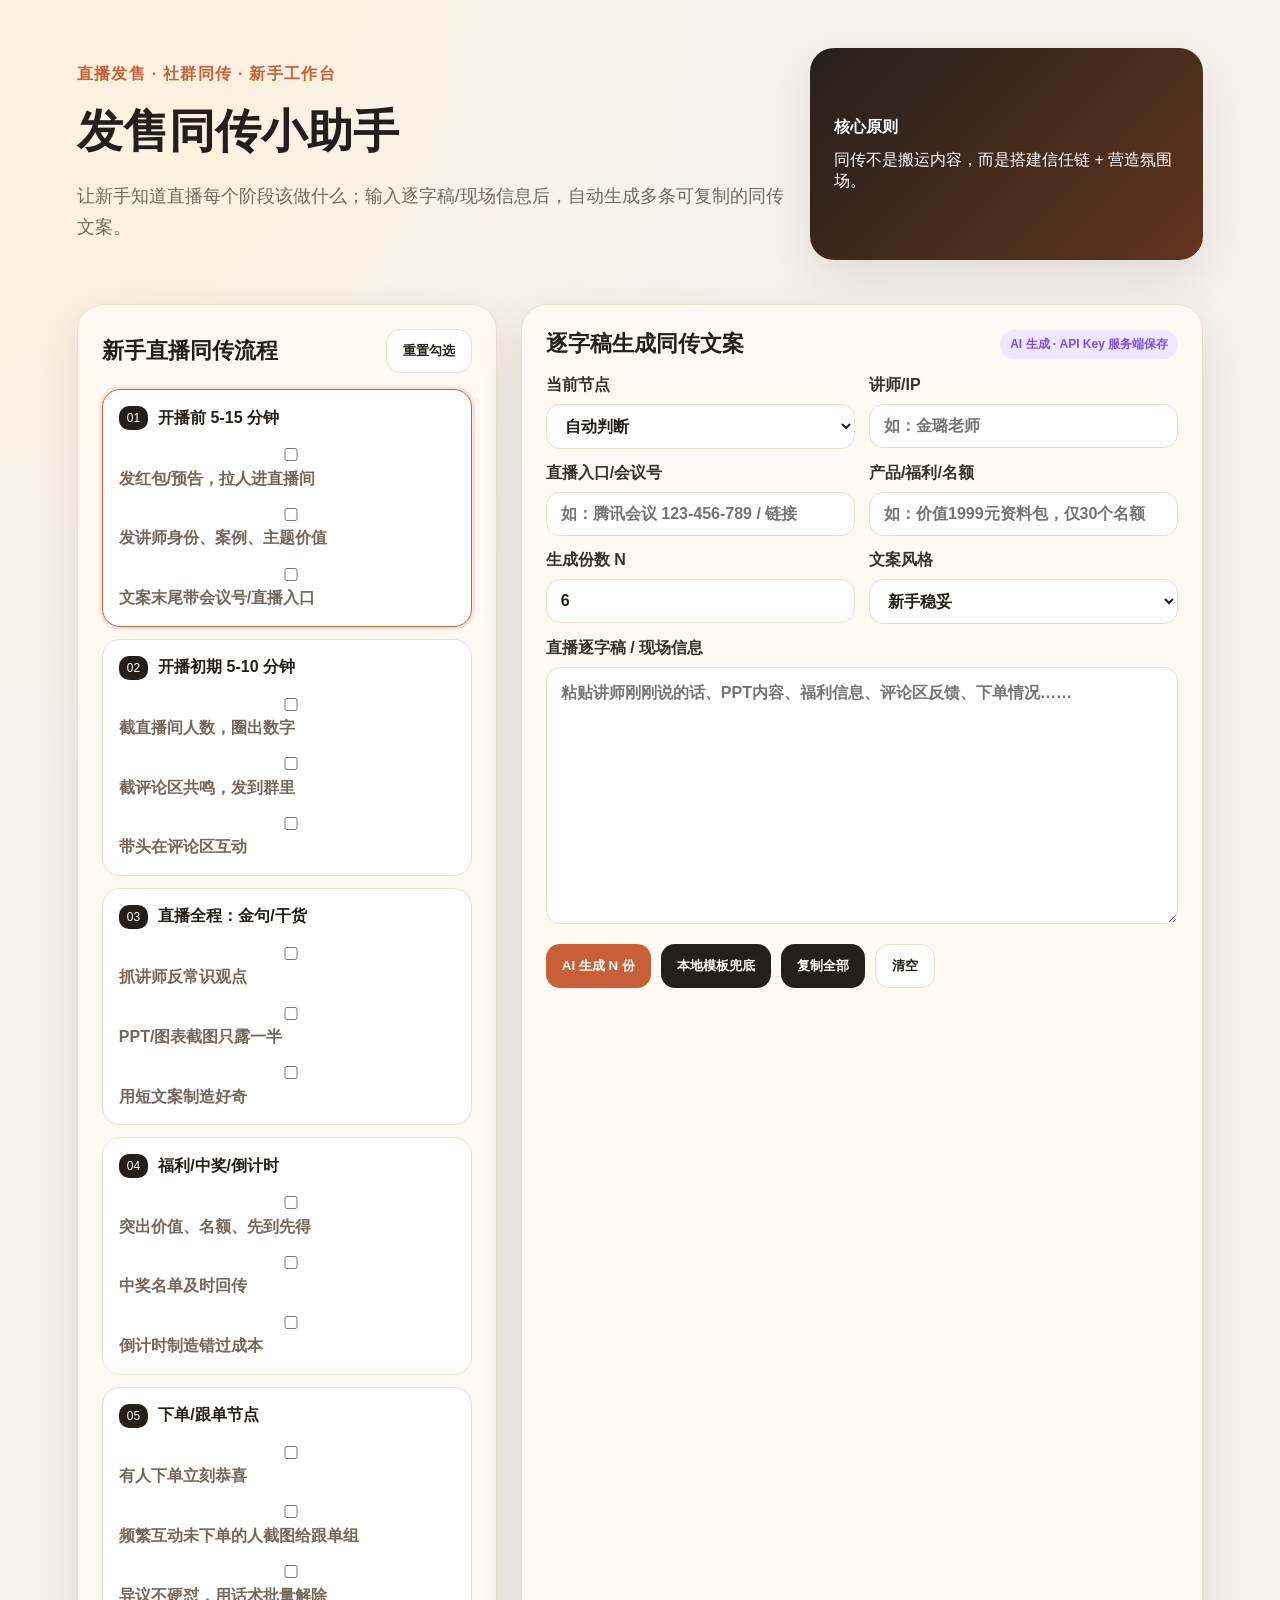
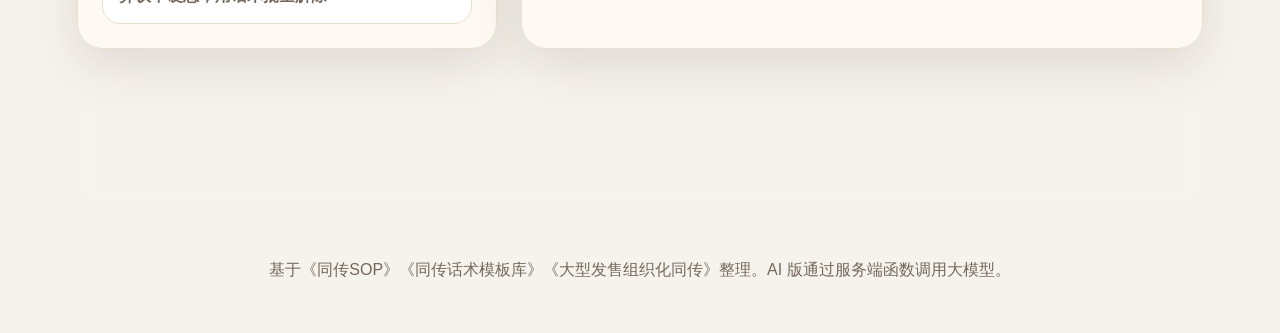
==== index.html @ e4a42d3b "init tongchuan helper" ====
﻿<!doctype html>
<html lang="zh-CN">
<head>
  <meta charset="UTF-8" />
  <meta name="viewport" content="width=device-width, initial-scale=1.0" />
  <title>发售同传小助手</title>
  <link rel="stylesheet" href="./styles.css" />
</head>
<body>
  <header class="hero">
    <div>
      <p class="eyebrow">直播发售 · 社群同传 · 新手工作台</p>
      <h1>发售同传小助手</h1>
      <p class="subtitle">让新手知道直播每个阶段该做什么；输入逐字稿/现场信息后，自动生成多条可复制的同传文案。</p>
    </div>
    <div class="hero-card">
      <strong>核心原则</strong>
      <span>同传不是搬运内容，而是搭建信任链 + 营造氛围场。</span>
    </div>
  </header>

  <main class="layout">
    <section class="panel guide">
      <div class="section-title">
        <h2>新手直播同传流程</h2>
        <button id="resetChecks" class="ghost">重置勾选</button>
      </div>

      <div class="timeline">
        <article class="step active" data-stage="preheat">
          <div class="step-head"><span>01</span><h3>开播前 5-15 分钟</h3></div>
          <label><input type="checkbox"> 发红包/预告，拉人进直播间</label>
          <label><input type="checkbox"> 发讲师身份、案例、主题价值</label>
          <label><input type="checkbox"> 文案末尾带会议号/直播入口</label>
        </article>
        <article class="step" data-stage="opening">
          <div class="step-head"><span>02</span><h3>开播初期 5-10 分钟</h3></div>
          <label><input type="checkbox"> 截直播间人数，圈出数字</label>
          <label><input type="checkbox"> 截评论区共鸣，发到群里</label>
          <label><input type="checkbox"> 带头在评论区互动</label>
        </article>
        <article class="step" data-stage="content">
          <div class="step-head"><span>03</span><h3>直播全程：金句/干货</h3></div>
          <label><input type="checkbox"> 抓讲师反常识观点</label>
          <label><input type="checkbox"> PPT/图表截图只露一半</label>
          <label><input type="checkbox"> 用短文案制造好奇</label>
        </article>
        <article class="step" data-stage="benefit">
          <div class="step-head"><span>04</span><h3>福利/中奖/倒计时</h3></div>
          <label><input type="checkbox"> 突出价值、名额、先到先得</label>
          <label><input type="checkbox"> 中奖名单及时回传</label>
          <label><input type="checkbox"> 倒计时制造错过成本</label>
        </article>
        <article class="step" data-stage="order">
          <div class="step-head"><span>05</span><h3>下单/跟单节点</h3></div>
          <label><input type="checkbox"> 有人下单立刻恭喜</label>
          <label><input type="checkbox"> 频繁互动未下单的人截图给跟单组</label>
          <label><input type="checkbox"> 异议不硬怼，用话术批量解除</label>
        </article>
      </div>
    </section>

    <section class="panel generator">
      <div class="section-title">
        <h2>逐字稿生成同传文案</h2>
        <span class="badge">AI 生成 · API Key 服务端保存</span>
      </div>

      <div class="form-grid">
        <label>当前节点
          <select id="stage">
            <option value="auto">自动判断</option>
            <option value="preheat">开播前预热</option>
            <option value="opening">开播初期拉在线</option>
            <option value="content">金句/干货节点</option>
            <option value="benefit">福利/中奖节点</option>
            <option value="order">下单/跟单节点</option>
            <option value="objection">异议解除</option>
            <option value="ending">下播收尾</option>
          </select>
        </label>
        <label>讲师/IP
          <input id="teacher" placeholder="如：金璐老师" />
        </label>
        <label>直播入口/会议号
          <input id="entry" placeholder="如：腾讯会议 123-456-789 / 链接" />
        </label>
        <label>产品/福利/名额
          <input id="offer" placeholder="如：价值1999元资料包，仅30个名额" />
        </label>
        <label>生成份数 N
          <input id="count" type="number" min="1" max="20" value="6" />
        </label>
        <label>文案风格
          <select id="tone">
            <option value="新手稳妥，短句，真实不夸张">新手稳妥</option>
            <option value="情绪更强，钩子更明显，但不虚假夸大">强转化</option>
            <option value="老学员侧面种草，像真实用户评论">侧面种草</option>
            <option value="评论区互动感强，适合直播间刷屏带节奏">评论区互动</option>
          </select>
        </label>
      </div>

      <label class="full">直播逐字稿 / 现场信息
        <textarea id="transcript" rows="9" placeholder="粘贴讲师刚刚说的话、PPT内容、福利信息、评论区反馈、下单情况……"></textarea>
      </label>

      <div class="actions">
        <button id="generateAI">AI 生成 N 份</button>
        <button id="generate" class="secondary">本地模板兜底</button>
        <button id="copyAll" class="secondary">复制全部</button>
        <button id="clear" class="ghost">清空</button>
      </div>

      <div id="analysis" class="analysis"></div>
      <div id="results" class="results"></div>
    </section>
  </main>

  <section class="panel rules">
    <h2>现场红线</h2>
    <div class="rule-list">
      <span>不要大段文字</span>
      <span>不要连续刷屏</span>
      <span>不要忘记入口</span>
      <span>PPT 干货只露一半</span>
      <span>价格/名额/下单必须真实</span>
      <span>协作沟通只在同传官群</span>
    </div>
  </section>

  <footer>
    <p>基于《同传SOP》《同传话术模板库》《大型发售组织化同传》整理。AI 版通过服务端函数调用大模型。</p>
  </footer>

  <script src="./app.js"></script>
</body>
</html>
---- styles.css ----
﻿:root{--bg:#f6f3ed;--card:#fffaf3;--ink:#241f1a;--muted:#74685d;--brand:#c85f36;--brand2:#7b4dff;--line:#eadfce;--ok:#23885a;--warn:#d28b17;--shadow:0 18px 50px rgba(69,44,26,.12)}*{box-sizing:border-box}body{margin:0;font-family:-apple-system,BlinkMacSystemFont,"Segoe UI","PingFang SC","Microsoft YaHei",sans-serif;background:radial-gradient(circle at top left,#fff1dc,transparent 34%),var(--bg);color:var(--ink)}.hero{display:flex;justify-content:space-between;gap:24px;padding:48px 6vw 24px;align-items:stretch}.eyebrow{color:var(--brand);font-weight:700;letter-spacing:.08em}.hero h1{font-size:46px;margin:6px 0}.subtitle{font-size:18px;color:var(--muted);max-width:780px;line-height:1.7}.hero-card{min-width:260px;background:linear-gradient(135deg,#241f1a,#62351f);color:#fff;border-radius:24px;padding:24px;box-shadow:var(--shadow);display:flex;flex-direction:column;justify-content:center;gap:12px}.layout{display:grid;grid-template-columns:minmax(320px,420px) 1fr;gap:24px;padding:20px 6vw}.panel{background:rgba(255,250,243,.9);border:1px solid var(--line);border-radius:26px;padding:24px;box-shadow:var(--shadow);backdrop-filter:blur(10px)}.section-title{display:flex;align-items:center;justify-content:space-between;gap:12px;margin-bottom:16px}.section-title h2,.rules h2{margin:0;font-size:22px}.badge{background:#efe8ff;color:var(--brand2);border-radius:999px;padding:6px 10px;font-size:12px;font-weight:700}.timeline{display:flex;flex-direction:column;gap:12px}.step{border:1px solid var(--line);background:#fff;border-radius:18px;padding:16px;cursor:pointer;transition:.2s}.step.active{border-color:var(--brand);box-shadow:0 0 0 3px rgba(200,95,54,.12)}.step-head{display:flex;align-items:center;gap:10px}.step-head span{background:#241f1a;color:#fff;border-radius:10px;padding:5px 8px;font-size:12px}.step h3{margin:0;font-size:16px}.step label{display:block;margin-top:10px;color:var(--muted);line-height:1.4}.form-grid{display:grid;grid-template-columns:repeat(2,minmax(0,1fr));gap:14px}.full{display:block;margin-top:14px}label{font-weight:700;color:#3a3129}input,select,textarea{width:100%;margin-top:8px;border:1px solid var(--line);border-radius:14px;padding:12px 14px;background:#fff;color:var(--ink);font:inherit;outline:none}textarea{resize:vertical;line-height:1.6}input:focus,select:focus,textarea:focus{border-color:var(--brand);box-shadow:0 0 0 3px rgba(200,95,54,.12)}.actions{display:flex;flex-wrap:wrap;gap:10px;margin:16px 0}button{border:0;border-radius:14px;padding:12px 16px;background:var(--brand);color:#fff;font-weight:800;cursor:pointer;transition:.18s}button:hover{transform:translateY(-1px)}button.secondary{background:#241f1a}button.ghost{background:#fff;color:var(--ink);border:1px solid var(--line)}.analysis{display:none;margin:14px 0;padding:14px;border-radius:16px;background:#fff7e8;border:1px solid #f1d6a8;color:#5b4320;line-height:1.7}.results{display:grid;grid-template-columns:repeat(2,minmax(0,1fr));gap:14px;margin-top:14px}.copy-card{background:#fff;border:1px solid var(--line);border-radius:18px;padding:16px;position:relative}.copy-card h3{margin:0 0 10px;font-size:16px}.copy-card p{white-space:pre-wrap;line-height:1.65;margin:0;color:#3a3129}.copy-card button{position:absolute;right:12px;top:12px;padding:7px 10px;border-radius:10px;font-size:12px;background:#f0ece5;color:#241f1a}.rules{margin:4px 6vw 24px}.rule-list{display:flex;flex-wrap:wrap;gap:10px;margin-top:14px}.rule-list span{background:#fff;border:1px solid var(--line);border-radius:999px;padding:10px 14px;color:var(--muted);font-weight:700}footer{text-align:center;color:var(--muted);padding:10px 6vw 36px}@media(max-width:960px){.hero,.layout{display:block}.hero-card{margin-top:18px}.guide{margin-bottom:20px}.results,.form-grid{grid-template-columns:1fr}.hero h1{font-size:36px}}
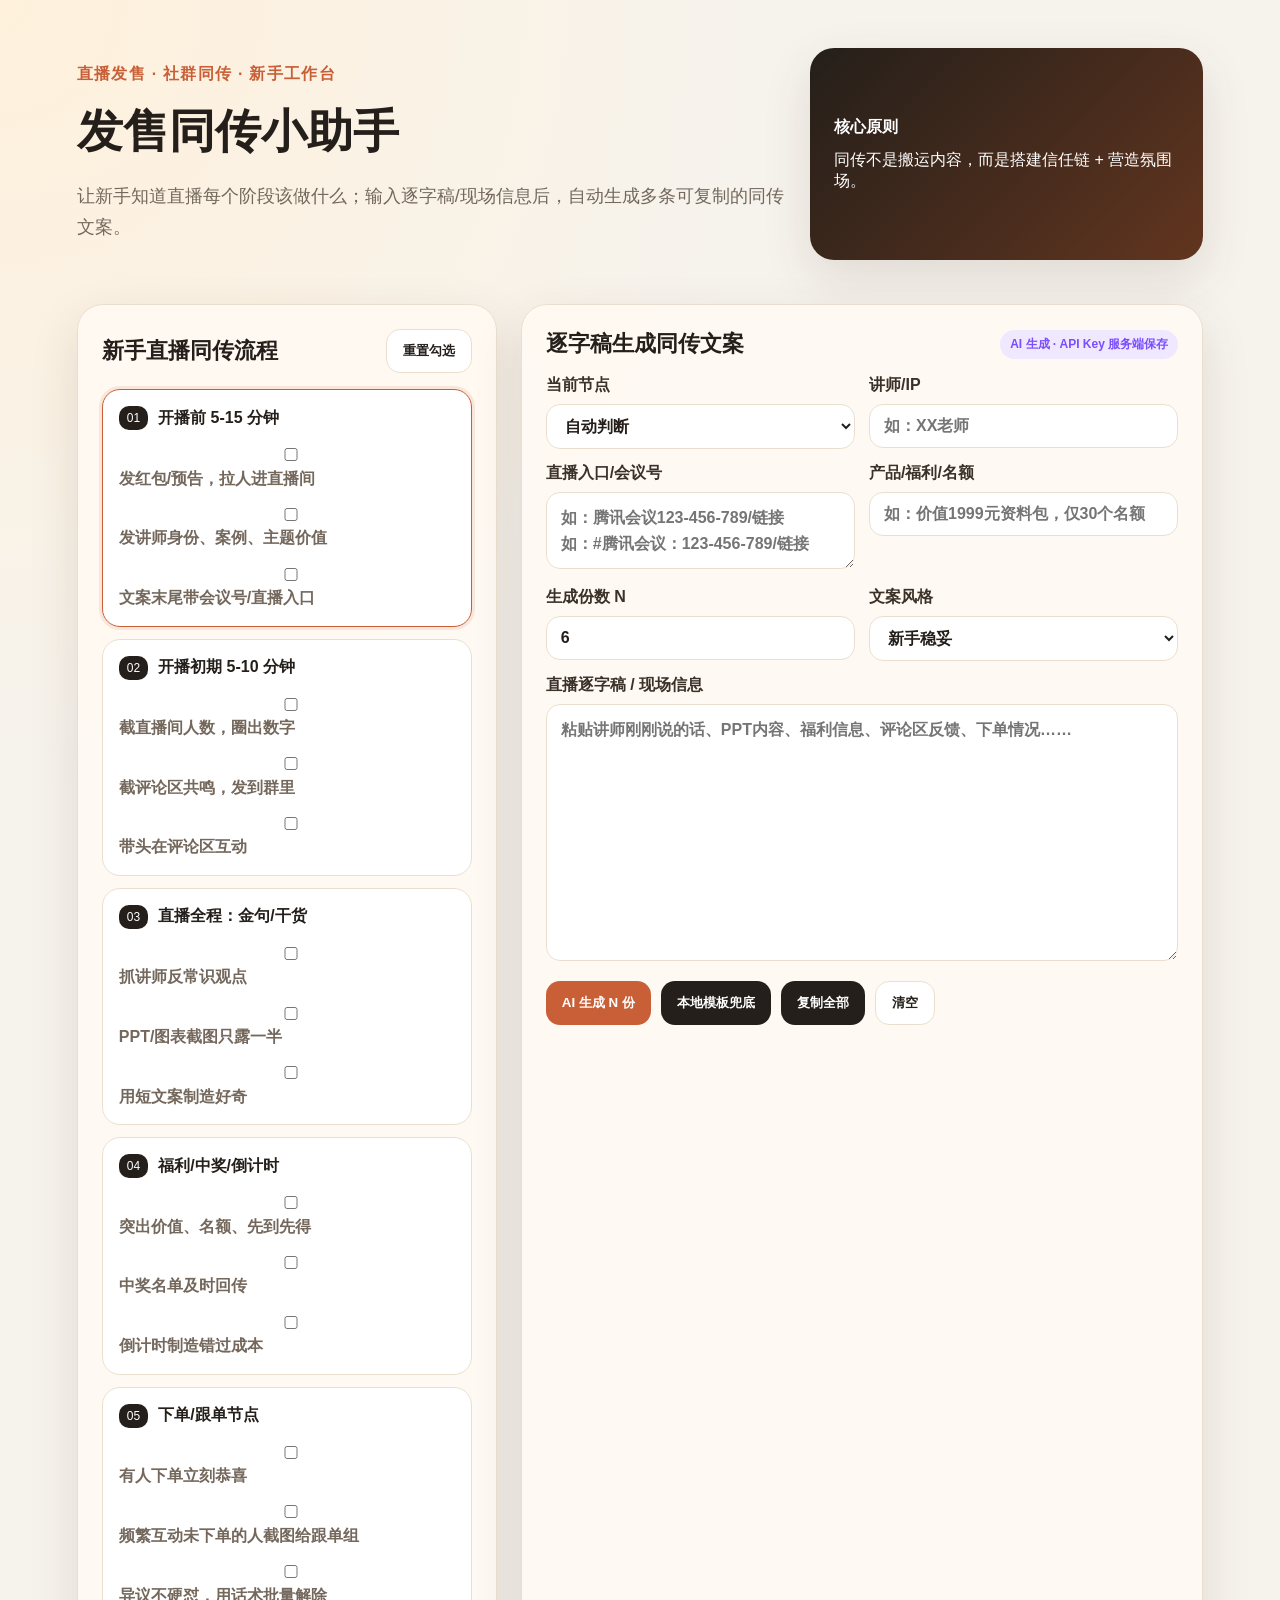
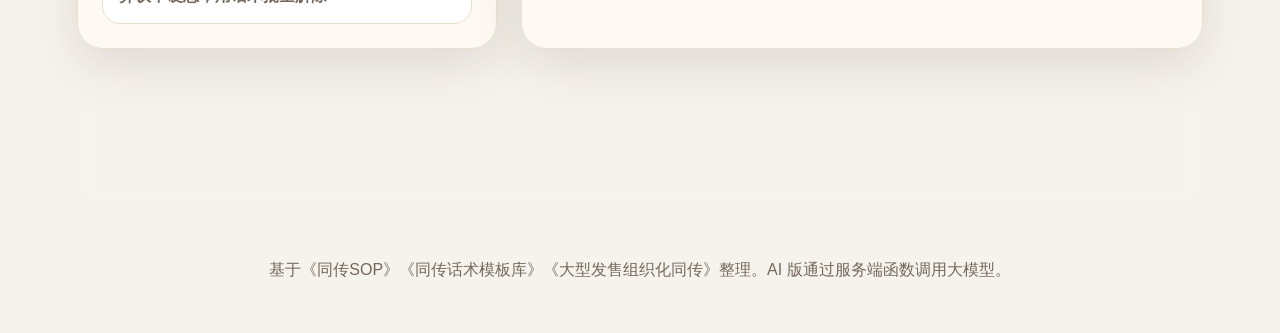
==== commit 1e3ad399: "update form placeholders" ====
--- a/index.html
+++ b/index.html
@@ -80,10 +80,10 @@
           </select>
         </label>
         <label>讲师/IP
-          <input id="teacher" placeholder="如：金璐老师" />
+          <input id="teacher" placeholder="如：XX老师" />
         </label>
         <label>直播入口/会议号
-          <input id="entry" placeholder="如：腾讯会议 123-456-789 / 链接" />
+          <textarea id="entry" rows="2" placeholder="如：腾讯会议123-456-789/链接&#10;如：#腾讯会议：123-456-789/链接"></textarea>
         </label>
         <label>产品/福利/名额
           <input id="offer" placeholder="如：价值1999元资料包，仅30个名额" />
@@ -137,3 +137,5 @@
 </body>
 </html>
 
+
+
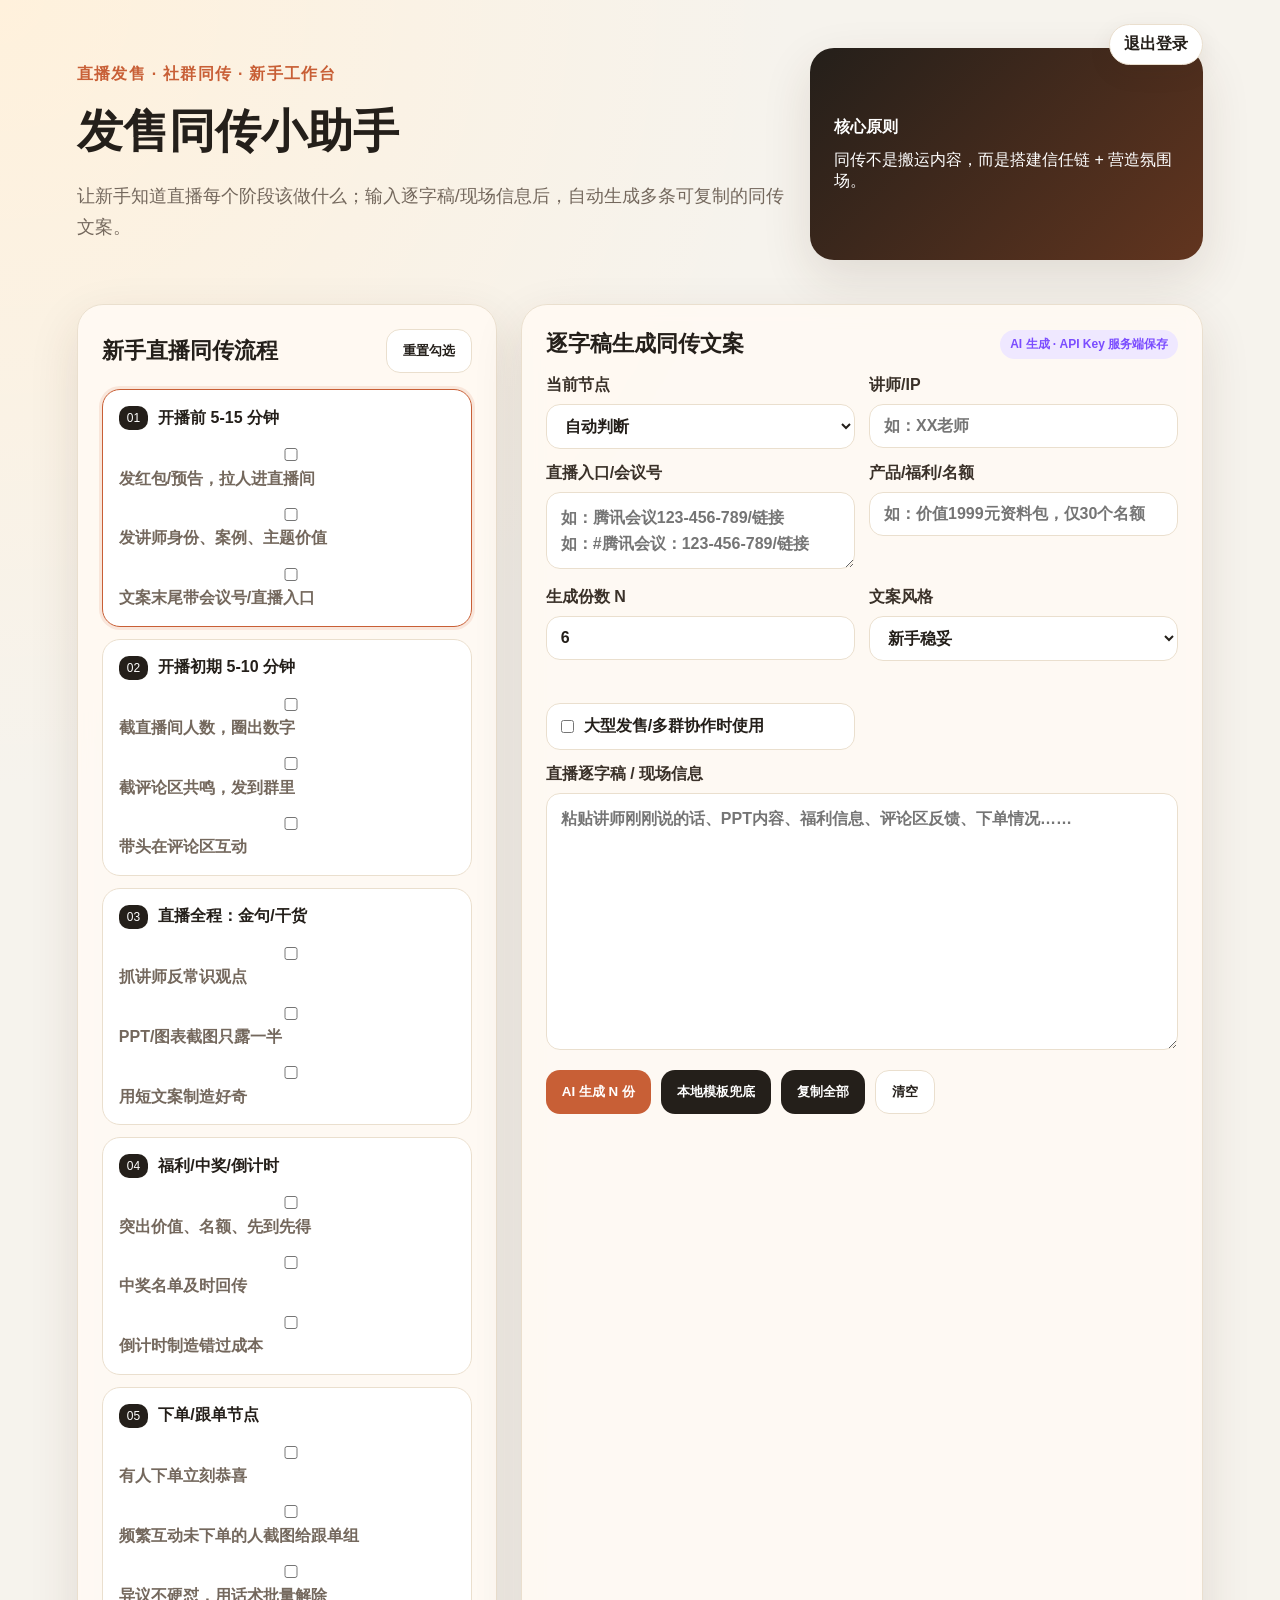
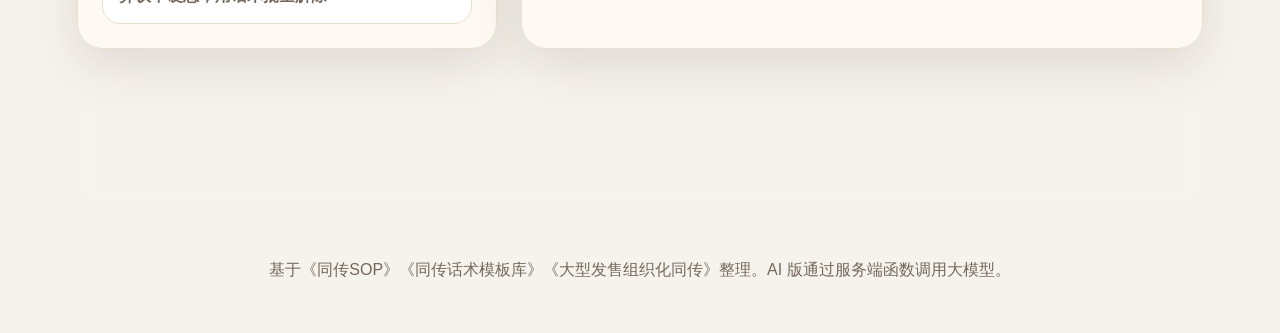
==== commit 7cf4d4b4: "add cookie login and configurable collab ranges" ====
--- a/index.html
+++ b/index.html
@@ -8,6 +8,7 @@
 </head>
 <body>
   <header class="hero">
+    <a class="logout-link" href="/api/logout">退出登录</a>
     <div>
       <p class="eyebrow">直播发售 · 社群同传 · 新手工作台</p>
       <h1>发售同传小助手</h1>
@@ -99,6 +100,13 @@
             <option value="评论区互动感强，适合直播间刷屏带节奏">评论区互动</option>
           </select>
         </label>
+        <label class="check-row">
+          <input id="largeLaunch" type="checkbox" />
+          <span>大型发售/多群协作时使用</span>
+        </label>
+        <label id="collabRangesWrap" class="collab-ranges hidden">回传范围
+          <textarea id="collabRanges" rows="2" placeholder="如：a1-a9&#10;如：a1-a9、a10-a18、b1-b9"></textarea>
+        </label>
       </div>
 
       <label class="full">直播逐字稿 / 现场信息
--- a/styles.css
+++ b/styles.css
@@ -1 +1,7 @@
 ﻿:root{--bg:#f6f3ed;--card:#fffaf3;--ink:#241f1a;--muted:#74685d;--brand:#c85f36;--brand2:#7b4dff;--line:#eadfce;--ok:#23885a;--warn:#d28b17;--shadow:0 18px 50px rgba(69,44,26,.12)}*{box-sizing:border-box}body{margin:0;font-family:-apple-system,BlinkMacSystemFont,"Segoe UI","PingFang SC","Microsoft YaHei",sans-serif;background:radial-gradient(circle at top left,#fff1dc,transparent 34%),var(--bg);color:var(--ink)}.hero{display:flex;justify-content:space-between;gap:24px;padding:48px 6vw 24px;align-items:stretch}.eyebrow{color:var(--brand);font-weight:700;letter-spacing:.08em}.hero h1{font-size:46px;margin:6px 0}.subtitle{font-size:18px;color:var(--muted);max-width:780px;line-height:1.7}.hero-card{min-width:260px;background:linear-gradient(135deg,#241f1a,#62351f);color:#fff;border-radius:24px;padding:24px;box-shadow:var(--shadow);display:flex;flex-direction:column;justify-content:center;gap:12px}.layout{display:grid;grid-template-columns:minmax(320px,420px) 1fr;gap:24px;padding:20px 6vw}.panel{background:rgba(255,250,243,.9);border:1px solid var(--line);border-radius:26px;padding:24px;box-shadow:var(--shadow);backdrop-filter:blur(10px)}.section-title{display:flex;align-items:center;justify-content:space-between;gap:12px;margin-bottom:16px}.section-title h2,.rules h2{margin:0;font-size:22px}.badge{background:#efe8ff;color:var(--brand2);border-radius:999px;padding:6px 10px;font-size:12px;font-weight:700}.timeline{display:flex;flex-direction:column;gap:12px}.step{border:1px solid var(--line);background:#fff;border-radius:18px;padding:16px;cursor:pointer;transition:.2s}.step.active{border-color:var(--brand);box-shadow:0 0 0 3px rgba(200,95,54,.12)}.step-head{display:flex;align-items:center;gap:10px}.step-head span{background:#241f1a;color:#fff;border-radius:10px;padding:5px 8px;font-size:12px}.step h3{margin:0;font-size:16px}.step label{display:block;margin-top:10px;color:var(--muted);line-height:1.4}.form-grid{display:grid;grid-template-columns:repeat(2,minmax(0,1fr));gap:14px}.full{display:block;margin-top:14px}label{font-weight:700;color:#3a3129}input,select,textarea{width:100%;margin-top:8px;border:1px solid var(--line);border-radius:14px;padding:12px 14px;background:#fff;color:var(--ink);font:inherit;outline:none}textarea{resize:vertical;line-height:1.6}input:focus,select:focus,textarea:focus{border-color:var(--brand);box-shadow:0 0 0 3px rgba(200,95,54,.12)}.actions{display:flex;flex-wrap:wrap;gap:10px;margin:16px 0}button{border:0;border-radius:14px;padding:12px 16px;background:var(--brand);color:#fff;font-weight:800;cursor:pointer;transition:.18s}button:hover{transform:translateY(-1px)}button.secondary{background:#241f1a}button.ghost{background:#fff;color:var(--ink);border:1px solid var(--line)}.analysis{display:none;margin:14px 0;padding:14px;border-radius:16px;background:#fff7e8;border:1px solid #f1d6a8;color:#5b4320;line-height:1.7}.results{display:grid;grid-template-columns:repeat(2,minmax(0,1fr));gap:14px;margin-top:14px}.copy-card{background:#fff;border:1px solid var(--line);border-radius:18px;padding:16px;position:relative}.copy-card h3{margin:0 0 10px;font-size:16px}.copy-card p{white-space:pre-wrap;line-height:1.65;margin:0;color:#3a3129}.copy-card button{position:absolute;right:12px;top:12px;padding:7px 10px;border-radius:10px;font-size:12px;background:#f0ece5;color:#241f1a}.rules{margin:4px 6vw 24px}.rule-list{display:flex;flex-wrap:wrap;gap:10px;margin-top:14px}.rule-list span{background:#fff;border:1px solid var(--line);border-radius:999px;padding:10px 14px;color:var(--muted);font-weight:700}footer{text-align:center;color:var(--muted);padding:10px 6vw 36px}@media(max-width:960px){.hero,.layout{display:block}.hero-card{margin-top:18px}.guide{margin-bottom:20px}.results,.form-grid{grid-template-columns:1fr}.hero h1{font-size:36px}}
+
+.logout-link{position:absolute;right:6vw;top:24px;background:#fff;border:1px solid var(--line);color:var(--ink);text-decoration:none;border-radius:999px;padding:9px 14px;font-weight:800;box-shadow:0 8px 24px rgba(69,44,26,.08)}.hero{position:relative}.login-page{min-height:100vh;display:grid;place-items:center}.login-wrap{width:min(460px,92vw)}.login-card h1{font-size:32px;margin:8px 0}.login-card form{display:grid;gap:16px;margin-top:20px}.login-msg{min-height:24px;color:var(--brand);font-weight:700}
+
+.check-row{display:flex;align-items:center;gap:10px;margin-top:28px;background:#fff;border:1px solid var(--line);border-radius:14px;padding:12px 14px}.check-row input{width:auto;margin:0}.check-row span{font-weight:800;color:var(--ink)}
+
+.collab-ranges{display:block}.hidden{display:none!important}
